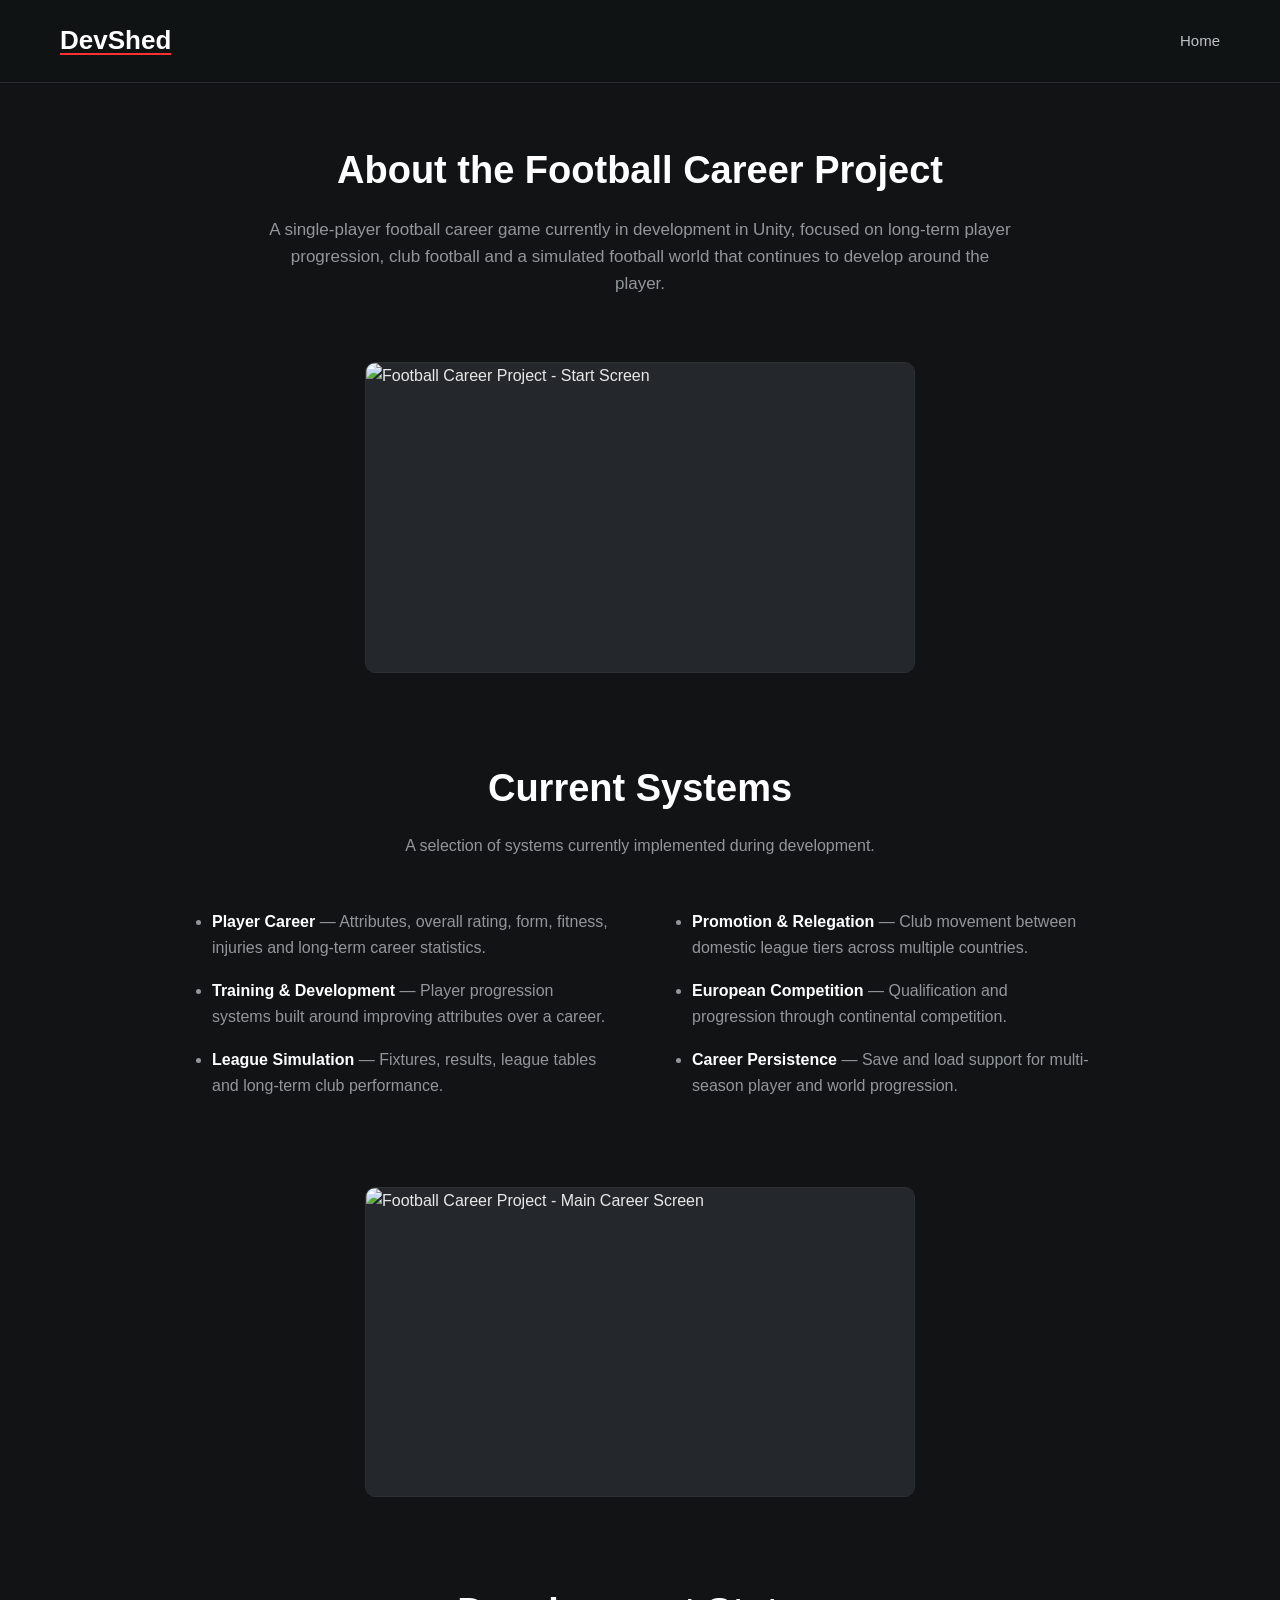
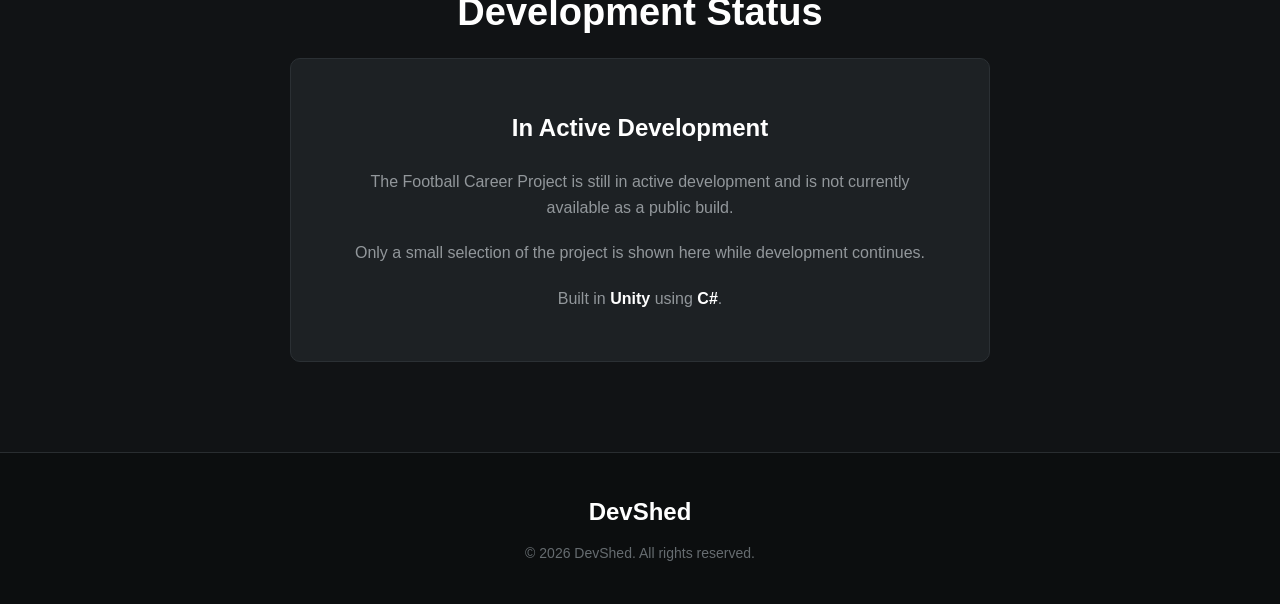
==== footballcareer.html @ cf51a9bf "Add files via upload" ====
<!DOCTYPE html>
<html lang="en">

<head>
    <meta charset="UTF-8">
    <meta name="viewport" content="width=device-width, initial-scale=1.0">

    <title>DevShed | Football Career Project</title>

    <link rel="icon" type="image/jpeg" href="images/DevShed-icon.jpg">
    <link rel="stylesheet" href="style.css">
</head>

<body>

    <!-- Header -->
    <header>
        <a href="index.html" class="logo">DevShed</a>

        <nav>
            <a href="index.html">Home</a>
        </nav>
    </header>


    <!-- Football Career Project -->
    <main>

        <section class="section" style="padding-top: 140px; padding-bottom: 90px;">

            <!-- About -->
            <h2>About the Football Career Project</h2>

            <div class="about-content">
                <p>
                    A single-player football career game currently in development in Unity,
                    focused on long-term player progression, club football and a simulated
                    football world that continues to develop around the player.
                </p>
            </div>


            <!-- Start Screen Screenshot -->
            <div class="asset-grid" style="margin-top: 45px;">
                <div style="background-color: #1d2124; border: 1px solid #2b3034; border-radius: 10px; overflow: hidden;">
                    <div class="asset-image rural-screenshot">
                        <img
                            src="images/FootballCareerStartScreen.jpg"
                            alt="Football Career Project - Start Screen"
                        >
                    </div>
                </div>
            </div>


            <!-- Current Systems -->
            <div style="margin-top: 85px;">
                <h2>Current Systems</h2>

                <p class="section-intro">
                    A selection of systems currently implemented during development.
                </p>

                <div style="max-width: 900px; margin: 0 auto; display: flex; flex-wrap: wrap; gap: 20px 60px;">

                    <ul style="flex: 1 1 360px; color: #92979b; padding-left: 22px;">

                        <li style="margin-bottom: 18px;">
                            <strong style="color: #ffffff;">Player Career</strong> — Attributes,
                            overall rating, form, fitness, injuries and long-term career statistics.
                        </li>

                        <li style="margin-bottom: 18px;">
                            <strong style="color: #ffffff;">Training & Development</strong> — Player
                            progression systems built around improving attributes over a career.
                        </li>

                        <li style="margin-bottom: 18px;">
                            <strong style="color: #ffffff;">League Simulation</strong> — Fixtures,
                            results, league tables and long-term club performance.
                        </li>

                    </ul>

                    <ul style="flex: 1 1 360px; color: #92979b; padding-left: 22px;">

                        <li style="margin-bottom: 18px;">
                            <strong style="color: #ffffff;">Promotion & Relegation</strong> — Club
                            movement between domestic league tiers across multiple countries.
                        </li>

                        <li style="margin-bottom: 18px;">
                            <strong style="color: #ffffff;">European Competition</strong> — Qualification
                            and progression through continental competition.
                        </li>

                        <li style="margin-bottom: 18px;">
                            <strong style="color: #ffffff;">Career Persistence</strong> — Save and load
                            support for multi-season player and world progression.
                        </li>

                    </ul>

                </div>
            </div>


            <!-- Main Career Screen Screenshot -->
            <div class="asset-grid" style="margin-top: 70px;">
                <div style="background-color: #1d2124; border: 1px solid #2b3034; border-radius: 10px; overflow: hidden;">
                    <div class="asset-image rural-screenshot">
                        <img
                            src="images/FootballCareerMainScreen.jpg"
                            alt="Football Career Project - Main Career Screen"
                        >
                    </div>
                </div>
            </div>


            <!-- Development Status -->
            <div style="margin-top: 85px;">
                <h2>Development Status</h2>

                <div class="coming-soon">
                    <h3 style="margin-bottom: 22px;">In Active Development</h3>

                    <p style="margin-bottom: 20px;">
                        The Football Career Project is still in active development and is
                        not currently available as a public build.
                    </p>

                    <p style="margin-bottom: 20px;">
                        Only a small selection of the project is shown here while development continues.
                    </p>

                    <p>
                        Built in <strong style="color: #ffffff;">Unity</strong> using
                        <strong style="color: #ffffff;">C#</strong>.
                    </p>
                </div>
            </div>

        </section>

    </main>


    <!-- Footer -->
    <footer>
        <div class="footer-logo">DevShed</div>

        <p>
            © 2026 DevShed. All rights reserved.
        </p>
    </footer>

</body>
</html>
---- style.css ----
/* ==============================
   DevShed - Main Styles
   ============================== */

* {
    margin: 0;
    padding: 0;
    box-sizing: border-box;
}

html {
    scroll-behavior: smooth;
}

body {
    font-family: Arial, Helvetica, sans-serif;
    background-color: #111315;
    color: #e8e8e8;
    line-height: 1.6;
}


/* ==============================
   Header
   ============================== */

header {
    position: fixed;
    top: 0;
    left: 0;
    width: 100%;

    display: flex;
    justify-content: space-between;
    align-items: center;

    padding: 20px 60px;

    background-color: rgba(17, 19, 21, 0.95);

    border-bottom: 1px solid #292d30;

    z-index: 1000;
}

a.logo {
    font-size: 26px;
    font-weight: bold;
    color: #ffffff;

    text-decoration-line: underline;
    text-decoration-color: #FF3131;
    text-underline-offset: 4px;
}

a.logo:visited {
    color: #ffffff;
}

a.logo:hover {
    color: #ffffff;
    text-decoration-color: #1F51FF;
}

nav {
    display: flex;
    gap: 30px;
}

nav a {
    color: #bfc3c6;
    text-decoration: none;
    font-size: 15px;

    transition: color 0.3s ease;
}

nav a:hover {
    color: #ffffff;
}


/* ==============================
   Hero
   ============================== */

.hero {
    min-height: 55vh;

    display: flex;
    justify-content: center;
    align-items: center;

    text-align: center;

    padding: 100px 20px 80px;

    background:
        radial-gradient(
            circle at center,
            #24292d 0%,
            #111315 60%
        );
}

.hero-content {
    max-width: 800px;
}

.hero-logo {
    display: block;

    width: 650px;
    max-width: 90%;

    height: auto;

    margin: 0 auto 20px;
}

.hero h1 {
    font-size: 72px;
    margin-bottom: 15px;

    color: #ffffff;
}

.hero h2 {
    font-size: 26px;
    font-weight: normal;

    color: #bfc3c6;

    margin-bottom: 25px;
}

.hero p {
    max-width: 600px;
    margin: 0 auto 35px;

    color: #92979b;
    font-size: 17px;
}


/* ==============================
   Buttons
   ============================== */

.hero-buttons,
.links {
    display: flex;
    justify-content: center;
    gap: 15px;
    flex-wrap: wrap;
}

.button {
    display: inline-block;

    padding: 12px 26px;

    background-color: #d6a84f;

    color: #111315;

    text-decoration: none;

    border-radius: 6px;

    font-weight: bold;

    transition:
        background-color 0.3s ease,
        transform 0.3s ease;
}

.button:hover {
    background-color: #e5bd68;

    transform: translateY(-2px);
}

.button-outline {
    background-color: transparent;

    color: #d6a84f;

    border: 1px solid #d6a84f;
}

.button-outline:hover {
    background-color: #d6a84f;

    color: #111315;
}


/* ==============================
   Sections
   ============================== */

.section {
    min-height: 50vh;

    padding: 55px 55px;

    max-width: 1200px;

    margin: 0 auto;

    display: flex;
    flex-direction: column;
    justify-content: center;
}

.section-alt {
    max-width: none;

    background-color: #181b1e;
}

/* ==============================
   Smaller Information Sections
   ============================== */

#about,
#links {
    min-height: 35vh;
}

.section h2 {
    text-align: center;

    font-size: 38px;

    margin-bottom: 15px;

    color: #ffffff;
}

.section-intro {
    text-align: center;

    max-width: 650px;

    margin: 0 auto 50px;

    color: #92979b;
}


/* ==============================
   Asset Cards
   ============================== */

.asset-grid {
    display: grid;

    grid-template-columns: 1fr;

    gap: 30px;

    max-width: 550px;

    width: 100%;

    margin: 0 auto;
}

.asset-card {
    background-color: #1d2124;

    border: 1px solid #2b3034;

    border-radius: 10px;

    overflow: hidden;

    transition:
        transform 0.3s ease,
        border-color 0.3s ease;
}

.asset-card:hover {
    transform: translateY(-5px);

    border-color: #d6a84f;
}

.asset-image {
    height: 300px;

    background-color: #24282c;

    display: flex;
    align-items: center;
    justify-content: center;
}


/* ==============================
   Asset Images
   ============================== */

.asset-image img {
    width: 100%;
    height: 100%;
    object-fit: contain;
    display: block;
}

.image-placeholder {
    color: #666c70;

    font-size: 16px;
}

.asset-content {
    padding: 30px;
}

.asset-content h3 {
    font-size: 24px;

    margin-bottom: 12px;

    color: #ffffff;
}

.asset-content p {
    color: #92979b;

    margin-bottom: 20px;
}

.card-link {
    color: #d6a84f;

    text-decoration: none;

    font-weight: bold;
}

.card-link:hover {
    color: #e5bd68;
}


/* ==============================
   Free Assets
   ============================== */

.coming-soon {
    max-width: 700px;

    margin: 0 auto;

    padding: 50px;

    text-align: center;

    background-color: #1d2124;

    border: 1px solid #2b3034;

    border-radius: 10px;
}

.coming-soon h3 {
    font-size: 24px;

    margin-bottom: 10px;

    color: #ffffff;
}

.coming-soon p {
    color: #92979b;
}


/* ==============================
   About
   ============================== */

.about-content {
    max-width: 750px;

    margin: 0 auto;

    text-align: center;
}

.about-content p {
    margin-bottom: 20px;

    color: #92979b;

    font-size: 17px;
}


/* ==============================
   RuralProject Screenshots
   ============================== */

.rural-screenshot {
    width: 100%;
    height: auto;
    aspect-ratio: 16 / 9;
    overflow: hidden;
    background-color: #24282c;
}

.rural-screenshot img {
    width: 100%;
    height: 100%;
    object-fit: cover;
    display: block;
}


/* ==============================
   Footer
   ============================== */

footer {
    padding: 40px 20px;

    text-align: center;

    background-color: #0c0e0f;

    border-top: 1px solid #292d30;
}

.footer-logo {
    font-size: 24px;

    font-weight: bold;

    color: #ffffff;

    margin-bottom: 10px;
}

footer p {
    color: #666c70;

    font-size: 14px;
}


/* ==============================
   Mobile
   ============================== */

@media (max-width: 768px) {

    header {
        padding: 15px 20px;

        flex-direction: column;

        gap: 15px;
    }

    .logo {
        margin-top: 15px;
    }

    .hero {
        padding-top: 140px;
    }

    nav {
        gap: 15px;

        flex-wrap: wrap;

        justify-content: center;
    }

    .hero-logo {
        width: 100%;
        max-width: 520px;
    }

    .hero h1 {
        font-size: 52px;
    }

    .hero h2 {
        font-size: 21px;
    }

    .section {
        min-height: auto;

        padding: 80px 20px;
    }

    #about,
    #links {
        min-height: auto;
    }

    .asset-grid {
        grid-template-columns: 1fr;

        max-width: 550px;
    }
}
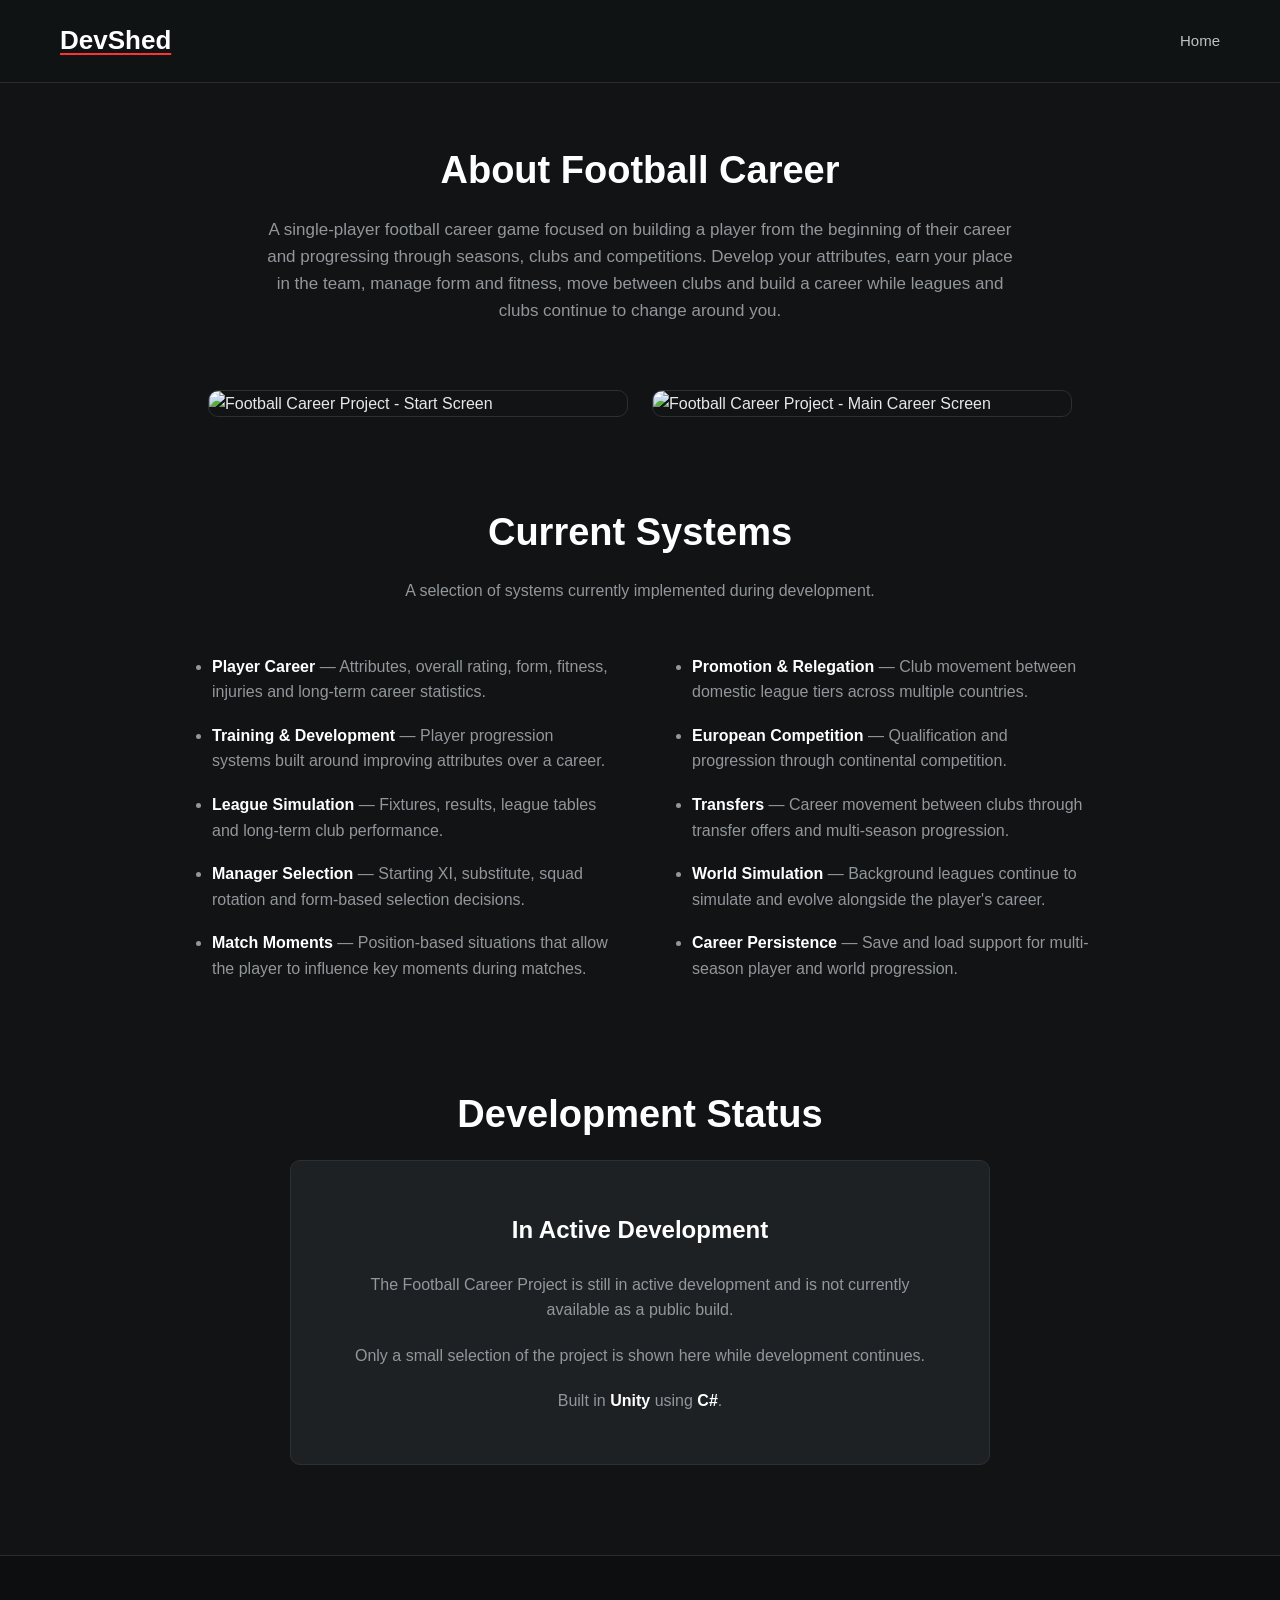
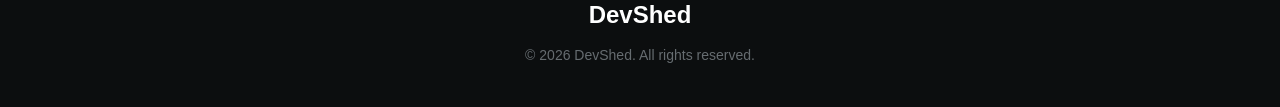
==== commit 4bbc1031: "Add files via upload" ====
--- a/footballcareer.html
+++ b/footballcareer.html
@@ -29,94 +29,129 @@
         <section class="section" style="padding-top: 140px; padding-bottom: 90px;">
 
             <!-- About -->
-            <h2>About the Football Career Project</h2>
+            <h2>About Football Career</h2>
 
             <div class="about-content">
                 <p>
-                    A single-player football career game currently in development in Unity,
-                    focused on long-term player progression, club football and a simulated
-                    football world that continues to develop around the player.
+                    A single-player football career game focused on building a player from the beginning of their career and progressing through seasons, clubs and competitions.
+
+					Develop your attributes, earn your place in the team, manage form and fitness, move between clubs and build a career while leagues and clubs continue to change around you.
                 </p>
             </div>
 
+            <!-- Screenshots -->
+            <div style="
+                max-width: 900px;
+                width: 100%;
+                margin: 45px auto 0;
+                display: flex;
+                flex-wrap: wrap;
+                gap: 24px;
+                justify-content: center;
+                align-items: flex-start;
+            ">
 
-            <!-- Start Screen Screenshot -->
-            <div class="asset-grid" style="margin-top: 45px;">
-                <div style="background-color: #1d2124; border: 1px solid #2b3034; border-radius: 10px; overflow: hidden;">
-                    <div class="asset-image rural-screenshot">
-                        <img
-                            src="images/FootballCareerStartScreen.jpg"
-                            alt="Football Career Project - Start Screen"
-                        >
-                    </div>
+                <div style="
+                    flex: 1 1 320px;
+                    max-width: 420px;
+                    border: 1px solid #2b3034;
+                    border-radius: 10px;
+                    overflow: hidden;
+                ">
+                    <img
+                        src="images/FootballCareerStartScreen.jpg"
+                        alt="Football Career Project - Start Screen"
+                        style="width: 100%; height: auto; display: block;"
+                    >
                 </div>
+
+                <div style="
+                    flex: 1 1 320px;
+                    max-width: 420px;
+                    border: 1px solid #2b3034;
+                    border-radius: 10px;
+                    overflow: hidden;
+                ">
+                    <img
+                        src="images/FootballCareerMainScreen.jpg"
+                        alt="Football Career Project - Main Career Screen"
+                        style="width: 100%; height: auto; display: block;"
+                    >
+                </div>
+
             </div>
 
 
             <!-- Current Systems -->
-            <div style="margin-top: 85px;">
-                <h2>Current Systems</h2>
+			<div style="margin-top: 85px;">
+				<h2>Current Systems</h2>
 
-                <p class="section-intro">
-                    A selection of systems currently implemented during development.
-                </p>
+				<p class="section-intro">
+					A selection of systems currently implemented during development.
+				</p>
 
-                <div style="max-width: 900px; margin: 0 auto; display: flex; flex-wrap: wrap; gap: 20px 60px;">
+				<div style="max-width: 900px; margin: 0 auto; display: flex; flex-wrap: wrap; gap: 20px 60px;">
 
-                    <ul style="flex: 1 1 360px; color: #92979b; padding-left: 22px;">
+					<ul style="flex: 1 1 360px; color: #92979b; padding-left: 22px;">
 
-                        <li style="margin-bottom: 18px;">
-                            <strong style="color: #ffffff;">Player Career</strong> — Attributes,
-                            overall rating, form, fitness, injuries and long-term career statistics.
-                        </li>
+						<li style="margin-bottom: 18px;">
+							<strong style="color: #ffffff;">Player Career</strong> — Attributes,
+							overall rating, form, fitness, injuries and long-term career statistics.
+						</li>
 
-                        <li style="margin-bottom: 18px;">
-                            <strong style="color: #ffffff;">Training & Development</strong> — Player
-                            progression systems built around improving attributes over a career.
-                        </li>
+						<li style="margin-bottom: 18px;">
+							<strong style="color: #ffffff;">Training & Development</strong> — Player
+							progression systems built around improving attributes over a career.
+						</li>
 
-                        <li style="margin-bottom: 18px;">
-                            <strong style="color: #ffffff;">League Simulation</strong> — Fixtures,
-                            results, league tables and long-term club performance.
-                        </li>
+						<li style="margin-bottom: 18px;">
+							<strong style="color: #ffffff;">League Simulation</strong> — Fixtures,
+							results, league tables and long-term club performance.
+						</li>
 
-                    </ul>
+						<li style="margin-bottom: 18px;">
+							<strong style="color: #ffffff;">Manager Selection</strong> — Starting XI,
+							substitute, squad rotation and form-based selection decisions.
+						</li>
 
-                    <ul style="flex: 1 1 360px; color: #92979b; padding-left: 22px;">
+						<li style="margin-bottom: 18px;">
+							<strong style="color: #ffffff;">Match Moments</strong> — Position-based
+							situations that allow the player to influence key moments during matches.
+						</li>
 
-                        <li style="margin-bottom: 18px;">
-                            <strong style="color: #ffffff;">Promotion & Relegation</strong> — Club
-                            movement between domestic league tiers across multiple countries.
-                        </li>
+					</ul>
 
-                        <li style="margin-bottom: 18px;">
-                            <strong style="color: #ffffff;">European Competition</strong> — Qualification
-                            and progression through continental competition.
-                        </li>
+					<ul style="flex: 1 1 360px; color: #92979b; padding-left: 22px;">
 
-                        <li style="margin-bottom: 18px;">
-                            <strong style="color: #ffffff;">Career Persistence</strong> — Save and load
-                            support for multi-season player and world progression.
-                        </li>
+						<li style="margin-bottom: 18px;">
+							<strong style="color: #ffffff;">Promotion & Relegation</strong> — Club
+							movement between domestic league tiers across multiple countries.
+						</li>
 
-                    </ul>
+						<li style="margin-bottom: 18px;">
+							<strong style="color: #ffffff;">European Competition</strong> — Qualification
+							and progression through continental competition.
+						</li>
 
-                </div>
-            </div>
+						<li style="margin-bottom: 18px;">
+							<strong style="color: #ffffff;">Transfers</strong> — Career movement between
+							clubs through transfer offers and multi-season progression.
+						</li>
 
+						<li style="margin-bottom: 18px;">
+							<strong style="color: #ffffff;">World Simulation</strong> — Background leagues
+							continue to simulate and evolve alongside the player's career.
+						</li>
 
-            <!-- Main Career Screen Screenshot -->
-            <div class="asset-grid" style="margin-top: 70px;">
-                <div style="background-color: #1d2124; border: 1px solid #2b3034; border-radius: 10px; overflow: hidden;">
-                    <div class="asset-image rural-screenshot">
-                        <img
-                            src="images/FootballCareerMainScreen.jpg"
-                            alt="Football Career Project - Main Career Screen"
-                        >
-                    </div>
-                </div>
-            </div>
+						<li style="margin-bottom: 18px;">
+							<strong style="color: #ffffff;">Career Persistence</strong> — Save and load
+							support for multi-season player and world progression.
+						</li>
 
+					</ul>
+
+				</div>
+			</div>
 
             <!-- Development Status -->
             <div style="margin-top: 85px;">
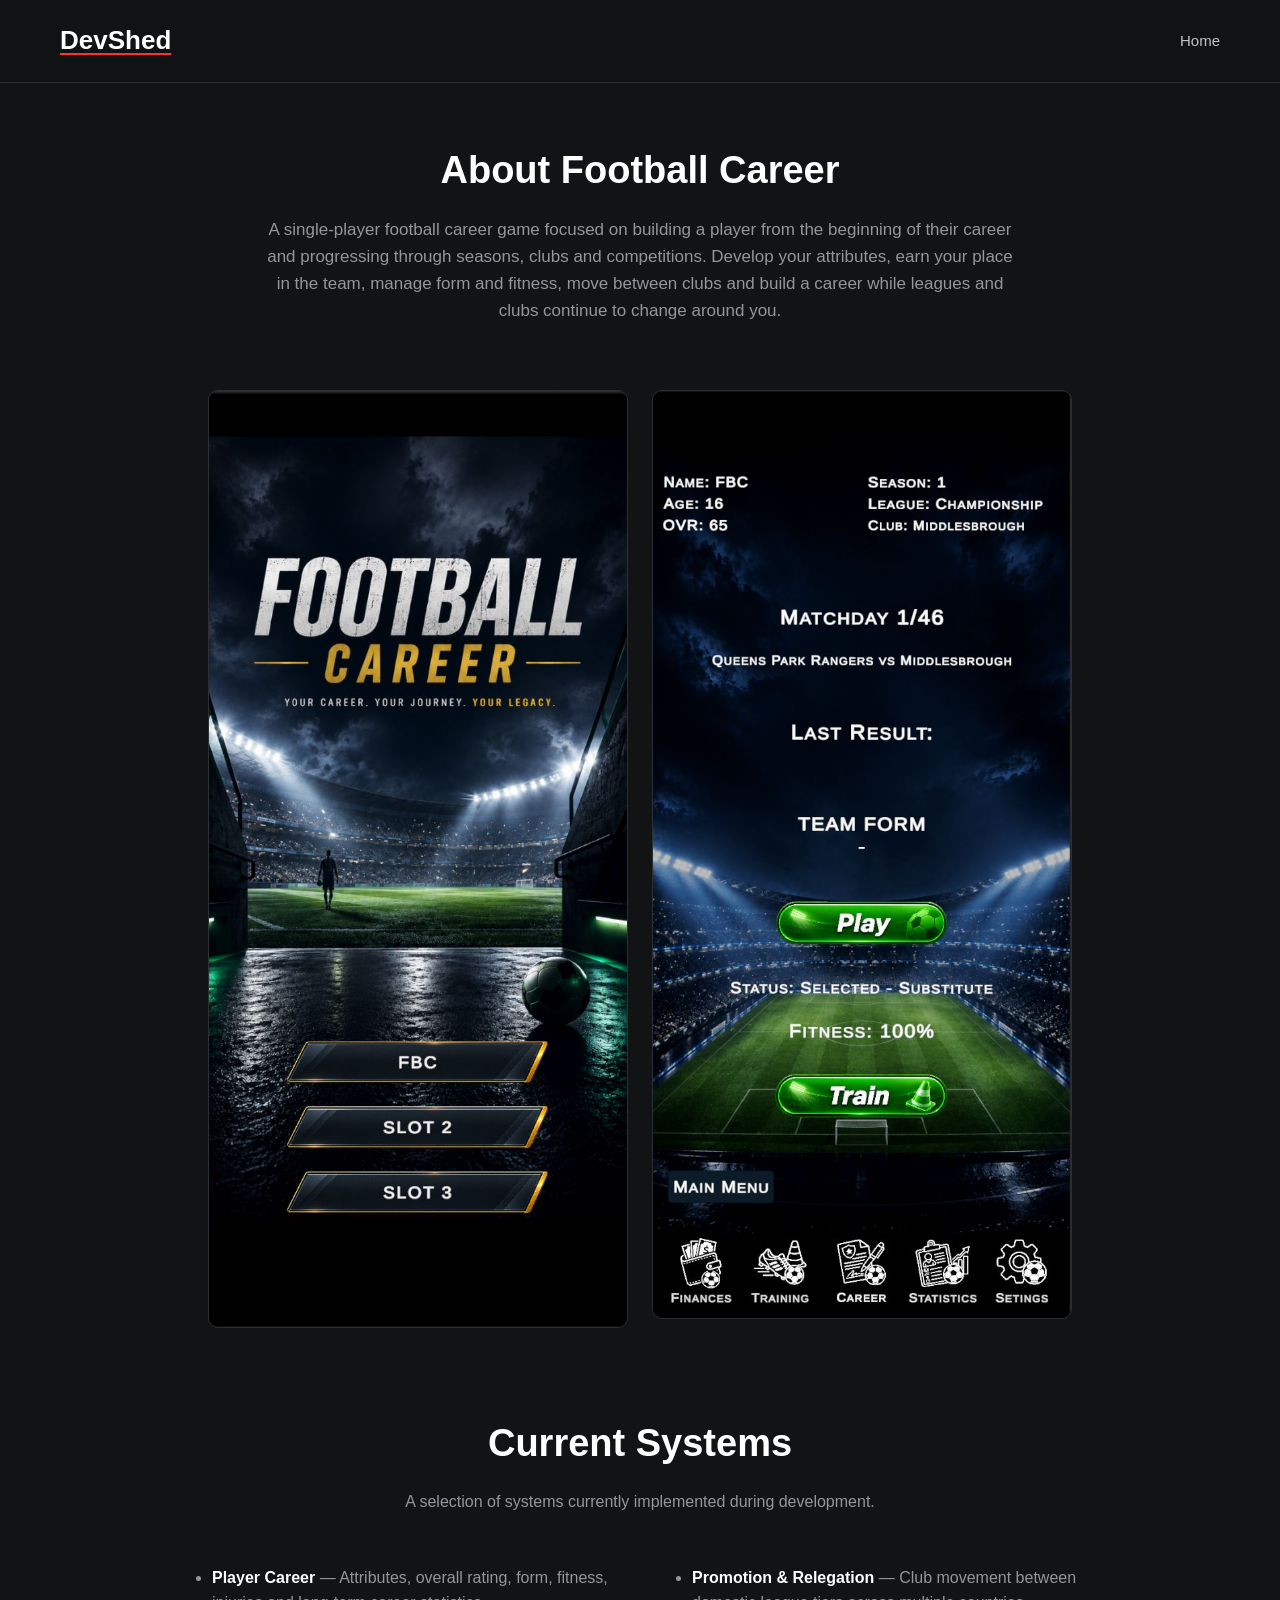
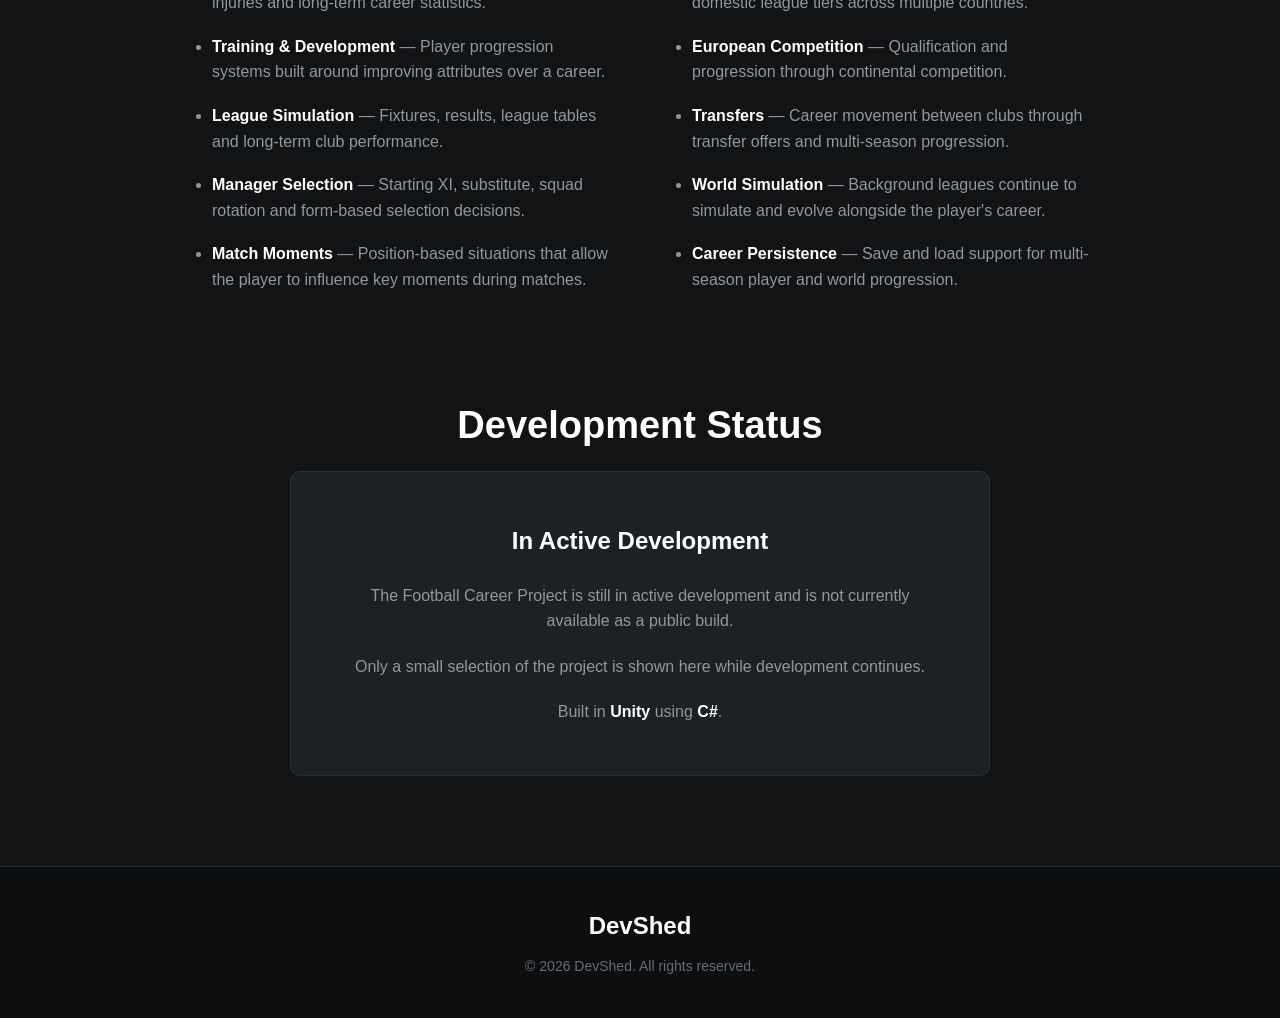
==== commit 7f57847b: "Update footballcareer.html" ====
--- a/footballcareer.html
+++ b/footballcareer.html
@@ -5,7 +5,7 @@
     <meta charset="UTF-8">
     <meta name="viewport" content="width=device-width, initial-scale=1.0">
 
-    <title>DevShed | Football Career Project</title>
+    <title>DevShed | Football Career</title>
 
     <link rel="icon" type="image/jpeg" href="images/DevShed-icon.jpg">
     <link rel="stylesheet" href="style.css">
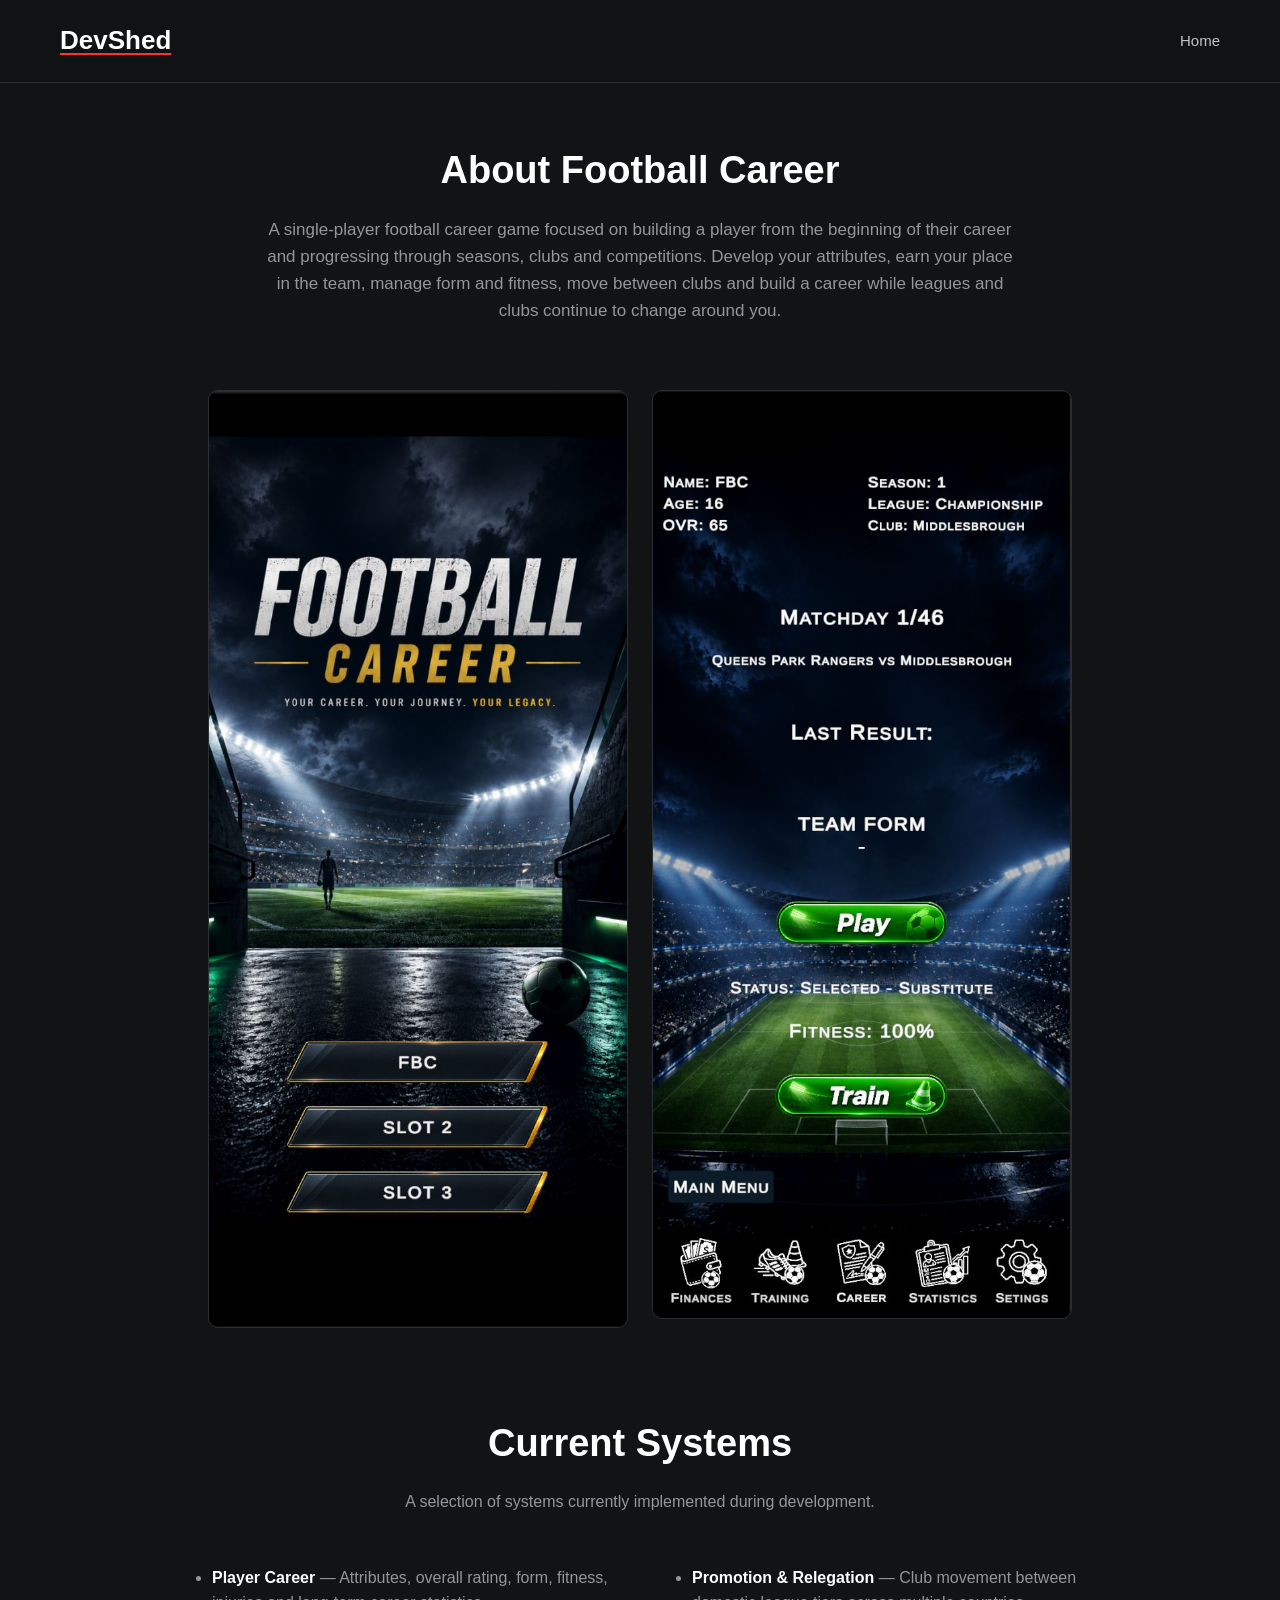
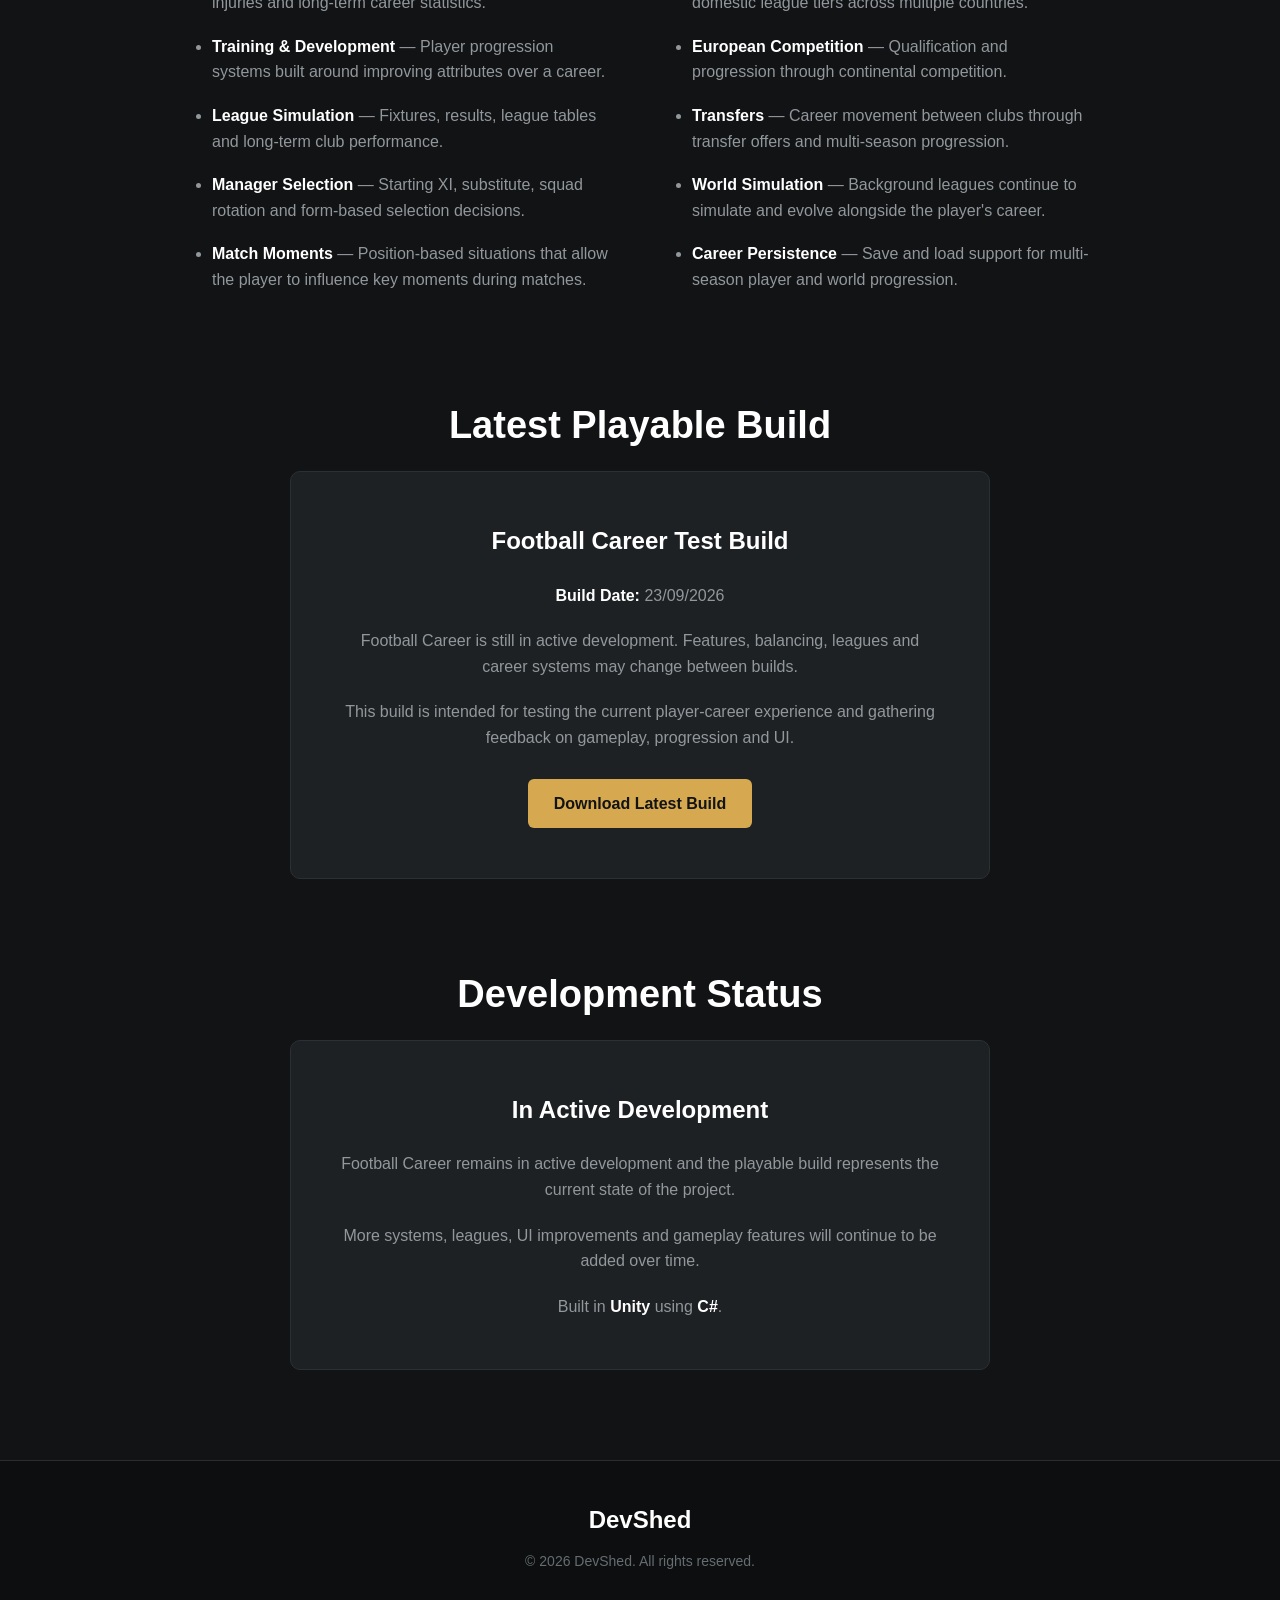
==== commit be4bd332: "Update footballcareer.html" ====
--- a/footballcareer.html
+++ b/footballcareer.html
@@ -7,7 +7,7 @@
 
     <title>DevShed | Football Career</title>
 
-    <link rel="icon" type="image/jpeg" href="images/DevShed-icon.jpg">
+    <link rel="icon" type="image/jpeg" href="/images/faviconFBC.ico">
     <link rel="stylesheet" href="style.css">
 </head>
 
@@ -35,7 +35,7 @@
                 <p>
                     A single-player football career game focused on building a player from the beginning of their career and progressing through seasons, clubs and competitions.
 
-					Develop your attributes, earn your place in the team, manage form and fitness, move between clubs and build a career while leagues and clubs continue to change around you.
+                    Develop your attributes, earn your place in the team, manage form and fitness, move between clubs and build a career while leagues and clubs continue to change around you.
                 </p>
             </div>
 
@@ -83,75 +83,103 @@
 
 
             <!-- Current Systems -->
-			<div style="margin-top: 85px;">
-				<h2>Current Systems</h2>
-
-				<p class="section-intro">
-					A selection of systems currently implemented during development.
-				</p>
-
-				<div style="max-width: 900px; margin: 0 auto; display: flex; flex-wrap: wrap; gap: 20px 60px;">
-
-					<ul style="flex: 1 1 360px; color: #92979b; padding-left: 22px;">
-
-						<li style="margin-bottom: 18px;">
-							<strong style="color: #ffffff;">Player Career</strong> — Attributes,
-							overall rating, form, fitness, injuries and long-term career statistics.
-						</li>
-
-						<li style="margin-bottom: 18px;">
-							<strong style="color: #ffffff;">Training & Development</strong> — Player
-							progression systems built around improving attributes over a career.
-						</li>
-
-						<li style="margin-bottom: 18px;">
-							<strong style="color: #ffffff;">League Simulation</strong> — Fixtures,
-							results, league tables and long-term club performance.
-						</li>
-
-						<li style="margin-bottom: 18px;">
-							<strong style="color: #ffffff;">Manager Selection</strong> — Starting XI,
-							substitute, squad rotation and form-based selection decisions.
-						</li>
-
-						<li style="margin-bottom: 18px;">
-							<strong style="color: #ffffff;">Match Moments</strong> — Position-based
-							situations that allow the player to influence key moments during matches.
-						</li>
-
-					</ul>
-
-					<ul style="flex: 1 1 360px; color: #92979b; padding-left: 22px;">
-
-						<li style="margin-bottom: 18px;">
-							<strong style="color: #ffffff;">Promotion & Relegation</strong> — Club
-							movement between domestic league tiers across multiple countries.
-						</li>
-
-						<li style="margin-bottom: 18px;">
-							<strong style="color: #ffffff;">European Competition</strong> — Qualification
-							and progression through continental competition.
-						</li>
-
-						<li style="margin-bottom: 18px;">
-							<strong style="color: #ffffff;">Transfers</strong> — Career movement between
-							clubs through transfer offers and multi-season progression.
-						</li>
-
-						<li style="margin-bottom: 18px;">
-							<strong style="color: #ffffff;">World Simulation</strong> — Background leagues
-							continue to simulate and evolve alongside the player's career.
-						</li>
-
-						<li style="margin-bottom: 18px;">
-							<strong style="color: #ffffff;">Career Persistence</strong> — Save and load
-							support for multi-season player and world progression.
-						</li>
-
-					</ul>
-
-				</div>
-			</div>
+            <div style="margin-top: 85px;">
+                <h2>Current Systems</h2>
+
+                <p class="section-intro">
+                    A selection of systems currently implemented during development.
+                </p>
+
+                <div style="max-width: 900px; margin: 0 auto; display: flex; flex-wrap: wrap; gap: 20px 60px;">
+
+                    <ul style="flex: 1 1 360px; color: #92979b; padding-left: 22px;">
+
+                        <li style="margin-bottom: 18px;">
+                            <strong style="color: #ffffff;">Player Career</strong> — Attributes,
+                            overall rating, form, fitness, injuries and long-term career statistics.
+                        </li>
+
+                        <li style="margin-bottom: 18px;">
+                            <strong style="color: #ffffff;">Training & Development</strong> — Player
+                            progression systems built around improving attributes over a career.
+                        </li>
+
+                        <li style="margin-bottom: 18px;">
+                            <strong style="color: #ffffff;">League Simulation</strong> — Fixtures,
+                            results, league tables and long-term club performance.
+                        </li>
+
+                        <li style="margin-bottom: 18px;">
+                            <strong style="color: #ffffff;">Manager Selection</strong> — Starting XI,
+                            substitute, squad rotation and form-based selection decisions.
+                        </li>
+
+                        <li style="margin-bottom: 18px;">
+                            <strong style="color: #ffffff;">Match Moments</strong> — Position-based
+                            situations that allow the player to influence key moments during matches.
+                        </li>
+
+                    </ul>
+
+                    <ul style="flex: 1 1 360px; color: #92979b; padding-left: 22px;">
+
+                        <li style="margin-bottom: 18px;">
+                            <strong style="color: #ffffff;">Promotion & Relegation</strong> — Club
+                            movement between domestic league tiers across multiple countries.
+                        </li>
+
+                        <li style="margin-bottom: 18px;">
+                            <strong style="color: #ffffff;">European Competition</strong> — Qualification
+                            and progression through continental competition.
+                        </li>
+
+                        <li style="margin-bottom: 18px;">
+                            <strong style="color: #ffffff;">Transfers</strong> — Career movement between
+                            clubs through transfer offers and multi-season progression.
+                        </li>
+
+                        <li style="margin-bottom: 18px;">
+                            <strong style="color: #ffffff;">World Simulation</strong> — Background leagues
+                            continue to simulate and evolve alongside the player's career.
+                        </li>
+
+                        <li style="margin-bottom: 18px;">
+                            <strong style="color: #ffffff;">Career Persistence</strong> — Save and load
+                            support for multi-season player and world progression.
+                        </li>
+
+                    </ul>
+
+                </div>
+            </div>
+
+            <!-- Latest Playable Build -->
+            <div style="margin-top: 85px;">
+                <h2>Latest Playable Build</h2>
+
+                <div class="coming-soon">
+                    <h3 style="margin-bottom: 22px;">Football Career Test Build</h3>
+
+                    <p style="margin-bottom: 20px;">
+                        <strong style="color: #ffffff;">Build Date:</strong>
+                        23/09/2026
+                    </p>
+
+                    <p style="margin-bottom: 20px;">
+                        Football Career is still in active development.
+                        Features, balancing, leagues and career systems may change between builds.
+                    </p>
+
+                    <p style="margin-bottom: 28px;">
+                        This build is intended for testing the current player-career experience
+                        and gathering feedback on gameplay, progression and UI.
+                    </p>
+
+                    <a href="#" class="button">
+                        Download Latest Build
+                    </a>
+                </div>
+            </div>
 
             <!-- Development Status -->
             <div style="margin-top: 85px;">
@@ -161,12 +189,13 @@
                     <h3 style="margin-bottom: 22px;">In Active Development</h3>
 
                     <p style="margin-bottom: 20px;">
-                        The Football Career Project is still in active development and is
-                        not currently available as a public build.
-                    </p>
-
-                    <p style="margin-bottom: 20px;">
-                        Only a small selection of the project is shown here while development continues.
+                        Football Career remains in active development and the playable build
+                        represents the current state of the project.
+                    </p>
+
+                    <p style="margin-bottom: 20px;">
+                        More systems, leagues, UI improvements and gameplay features
+                        will continue to be added over time.
                     </p>
 
                     <p>
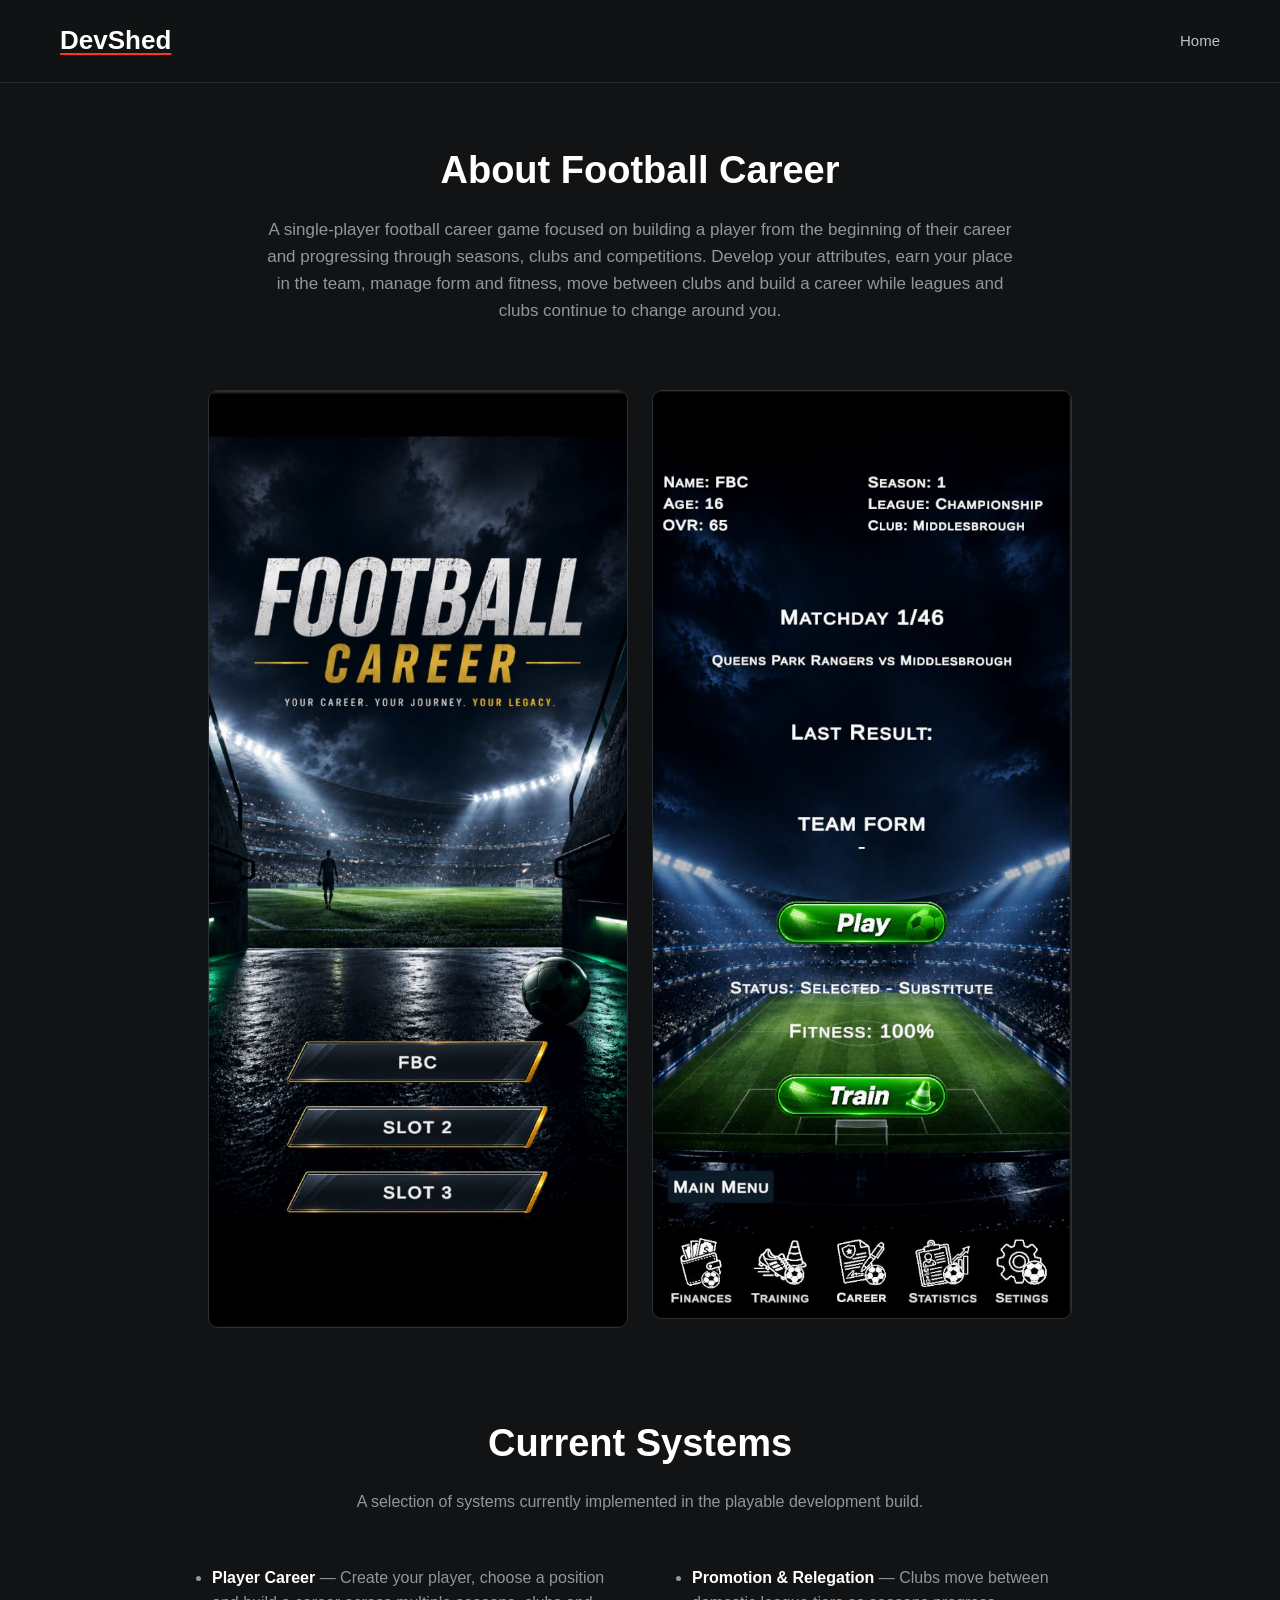
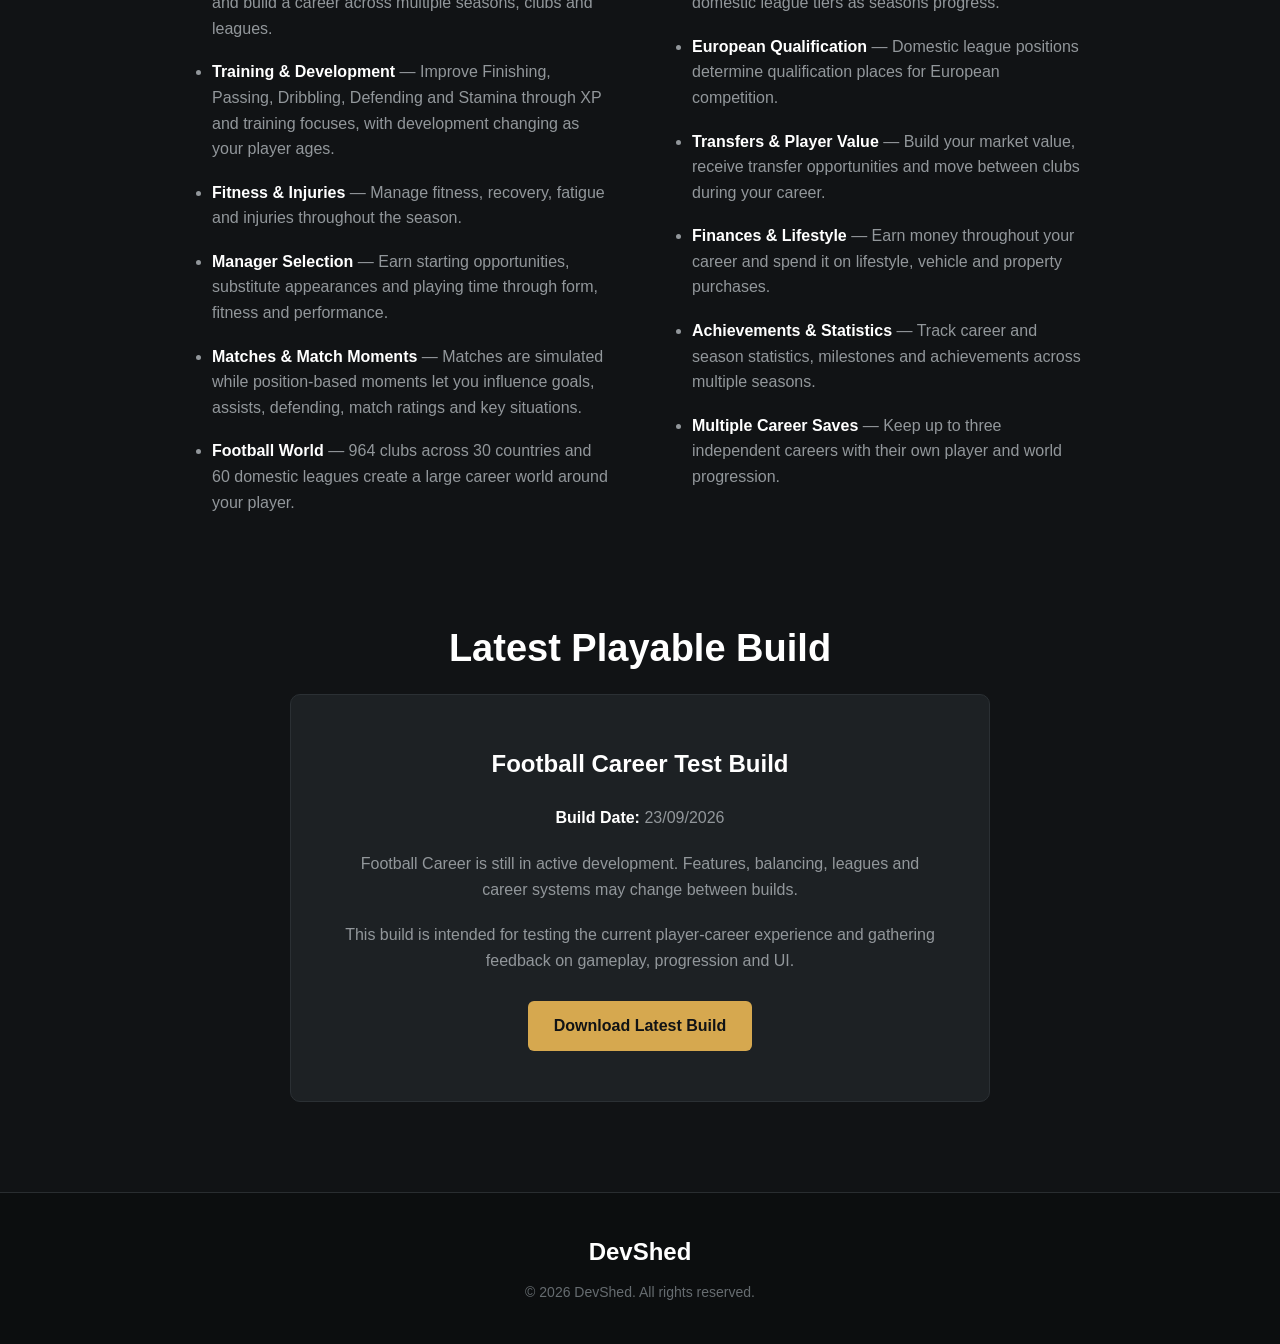
==== commit 7e62dd9b: "Update footballcareer.html" ====
--- a/footballcareer.html
+++ b/footballcareer.html
@@ -87,7 +87,7 @@
                 <h2>Current Systems</h2>
 
                 <p class="section-intro">
-                    A selection of systems currently implemented during development.
+                    A selection of systems currently implemented in the playable development build.
                 </p>
 
                 <div style="max-width: 900px; margin: 0 auto; display: flex; flex-wrap: wrap; gap: 20px 60px;">
@@ -95,28 +95,35 @@
                     <ul style="flex: 1 1 360px; color: #92979b; padding-left: 22px;">
 
                         <li style="margin-bottom: 18px;">
-                            <strong style="color: #ffffff;">Player Career</strong> — Attributes,
-                            overall rating, form, fitness, injuries and long-term career statistics.
-                        </li>
-
-                        <li style="margin-bottom: 18px;">
-                            <strong style="color: #ffffff;">Training & Development</strong> — Player
-                            progression systems built around improving attributes over a career.
-                        </li>
-
-                        <li style="margin-bottom: 18px;">
-                            <strong style="color: #ffffff;">League Simulation</strong> — Fixtures,
-                            results, league tables and long-term club performance.
-                        </li>
-
-                        <li style="margin-bottom: 18px;">
-                            <strong style="color: #ffffff;">Manager Selection</strong> — Starting XI,
-                            substitute, squad rotation and form-based selection decisions.
-                        </li>
-
-                        <li style="margin-bottom: 18px;">
-                            <strong style="color: #ffffff;">Match Moments</strong> — Position-based
-                            situations that allow the player to influence key moments during matches.
+                            <strong style="color: #ffffff;">Player Career</strong> — Create your player,
+                            choose a position and build a career across multiple seasons, clubs and leagues.
+                        </li>
+
+                        <li style="margin-bottom: 18px;">
+                            <strong style="color: #ffffff;">Training & Development</strong> — Improve
+                            Finishing, Passing, Dribbling, Defending and Stamina through XP and training focuses,
+                            with development changing as your player ages.
+                        </li>
+
+                        <li style="margin-bottom: 18px;">
+                            <strong style="color: #ffffff;">Fitness & Injuries</strong> — Manage fitness,
+                            recovery, fatigue and injuries throughout the season.
+                        </li>
+
+                        <li style="margin-bottom: 18px;">
+                            <strong style="color: #ffffff;">Manager Selection</strong> — Earn starting
+                            opportunities, substitute appearances and playing time through form, fitness and performance.
+                        </li>
+
+                        <li style="margin-bottom: 18px;">
+                            <strong style="color: #ffffff;">Matches & Match Moments</strong> — Matches are
+                            simulated while position-based moments let you influence goals, assists, defending,
+                            match ratings and key situations.
+                        </li>
+
+                        <li style="margin-bottom: 18px;">
+                            <strong style="color: #ffffff;">Football World</strong> — 964 clubs across
+                            30 countries and 60 domestic leagues create a large career world around your player.
                         </li>
 
                     </ul>
@@ -124,28 +131,33 @@
                     <ul style="flex: 1 1 360px; color: #92979b; padding-left: 22px;">
 
                         <li style="margin-bottom: 18px;">
-                            <strong style="color: #ffffff;">Promotion & Relegation</strong> — Club
-                            movement between domestic league tiers across multiple countries.
-                        </li>
-
-                        <li style="margin-bottom: 18px;">
-                            <strong style="color: #ffffff;">European Competition</strong> — Qualification
-                            and progression through continental competition.
-                        </li>
-
-                        <li style="margin-bottom: 18px;">
-                            <strong style="color: #ffffff;">Transfers</strong> — Career movement between
-                            clubs through transfer offers and multi-season progression.
-                        </li>
-
-                        <li style="margin-bottom: 18px;">
-                            <strong style="color: #ffffff;">World Simulation</strong> — Background leagues
-                            continue to simulate and evolve alongside the player's career.
-                        </li>
-
-                        <li style="margin-bottom: 18px;">
-                            <strong style="color: #ffffff;">Career Persistence</strong> — Save and load
-                            support for multi-season player and world progression.
+                            <strong style="color: #ffffff;">Promotion & Relegation</strong> — Clubs move
+                            between domestic league tiers as seasons progress.
+                        </li>
+
+                        <li style="margin-bottom: 18px;">
+                            <strong style="color: #ffffff;">European Qualification</strong> — Domestic
+                            league positions determine qualification places for European competition.
+                        </li>
+
+                        <li style="margin-bottom: 18px;">
+                            <strong style="color: #ffffff;">Transfers & Player Value</strong> — Build your
+                            market value, receive transfer opportunities and move between clubs during your career.
+                        </li>
+
+                        <li style="margin-bottom: 18px;">
+                            <strong style="color: #ffffff;">Finances & Lifestyle</strong> — Earn money
+                            throughout your career and spend it on lifestyle, vehicle and property purchases.
+                        </li>
+
+                        <li style="margin-bottom: 18px;">
+                            <strong style="color: #ffffff;">Achievements & Statistics</strong> — Track
+                            career and season statistics, milestones and achievements across multiple seasons.
+                        </li>
+
+                        <li style="margin-bottom: 18px;">
+                            <strong style="color: #ffffff;">Multiple Career Saves</strong> — Keep up to
+                            three independent careers with their own player and world progression.
                         </li>
 
                     </ul>
@@ -181,30 +193,6 @@
                 </div>
             </div>
 
-            <!-- Development Status -->
-            <div style="margin-top: 85px;">
-                <h2>Development Status</h2>
-
-                <div class="coming-soon">
-                    <h3 style="margin-bottom: 22px;">In Active Development</h3>
-
-                    <p style="margin-bottom: 20px;">
-                        Football Career remains in active development and the playable build
-                        represents the current state of the project.
-                    </p>
-
-                    <p style="margin-bottom: 20px;">
-                        More systems, leagues, UI improvements and gameplay features
-                        will continue to be added over time.
-                    </p>
-
-                    <p>
-                        Built in <strong style="color: #ffffff;">Unity</strong> using
-                        <strong style="color: #ffffff;">C#</strong>.
-                    </p>
-                </div>
-            </div>
-
         </section>
 
     </main>
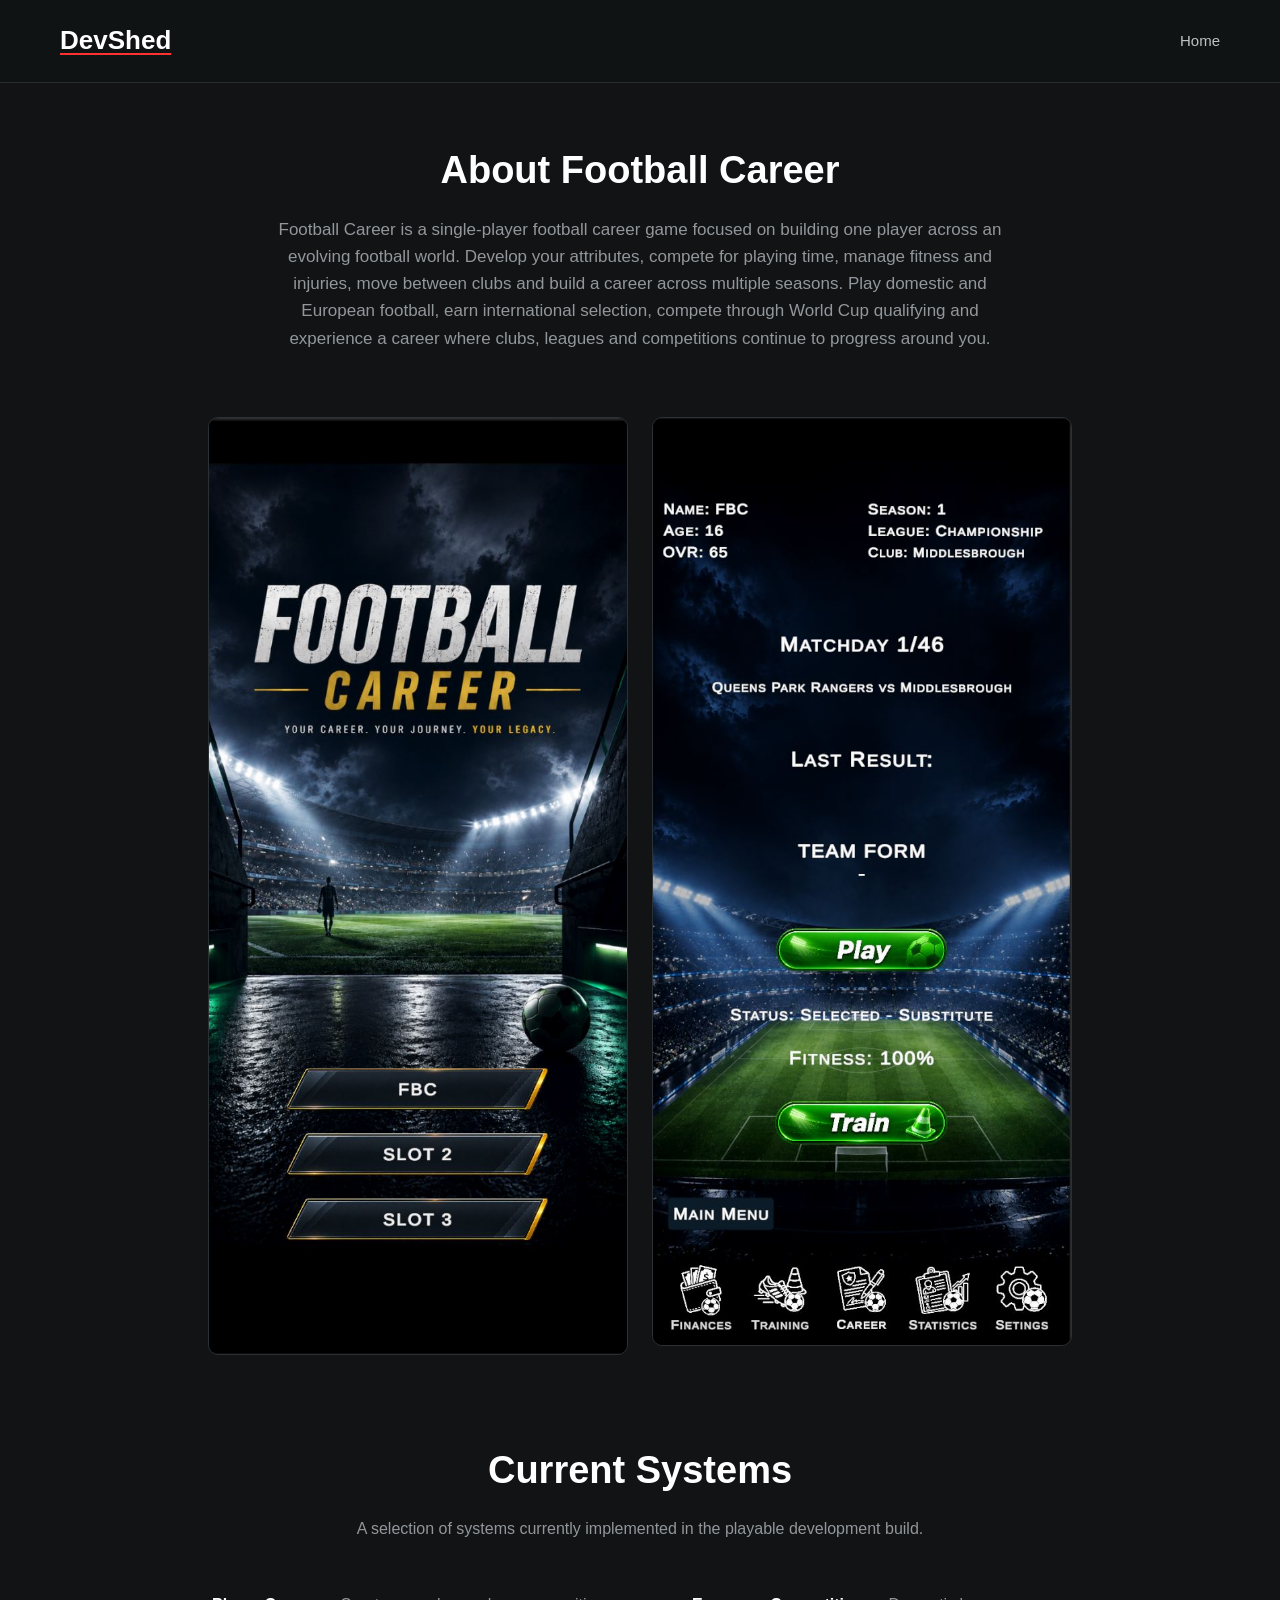
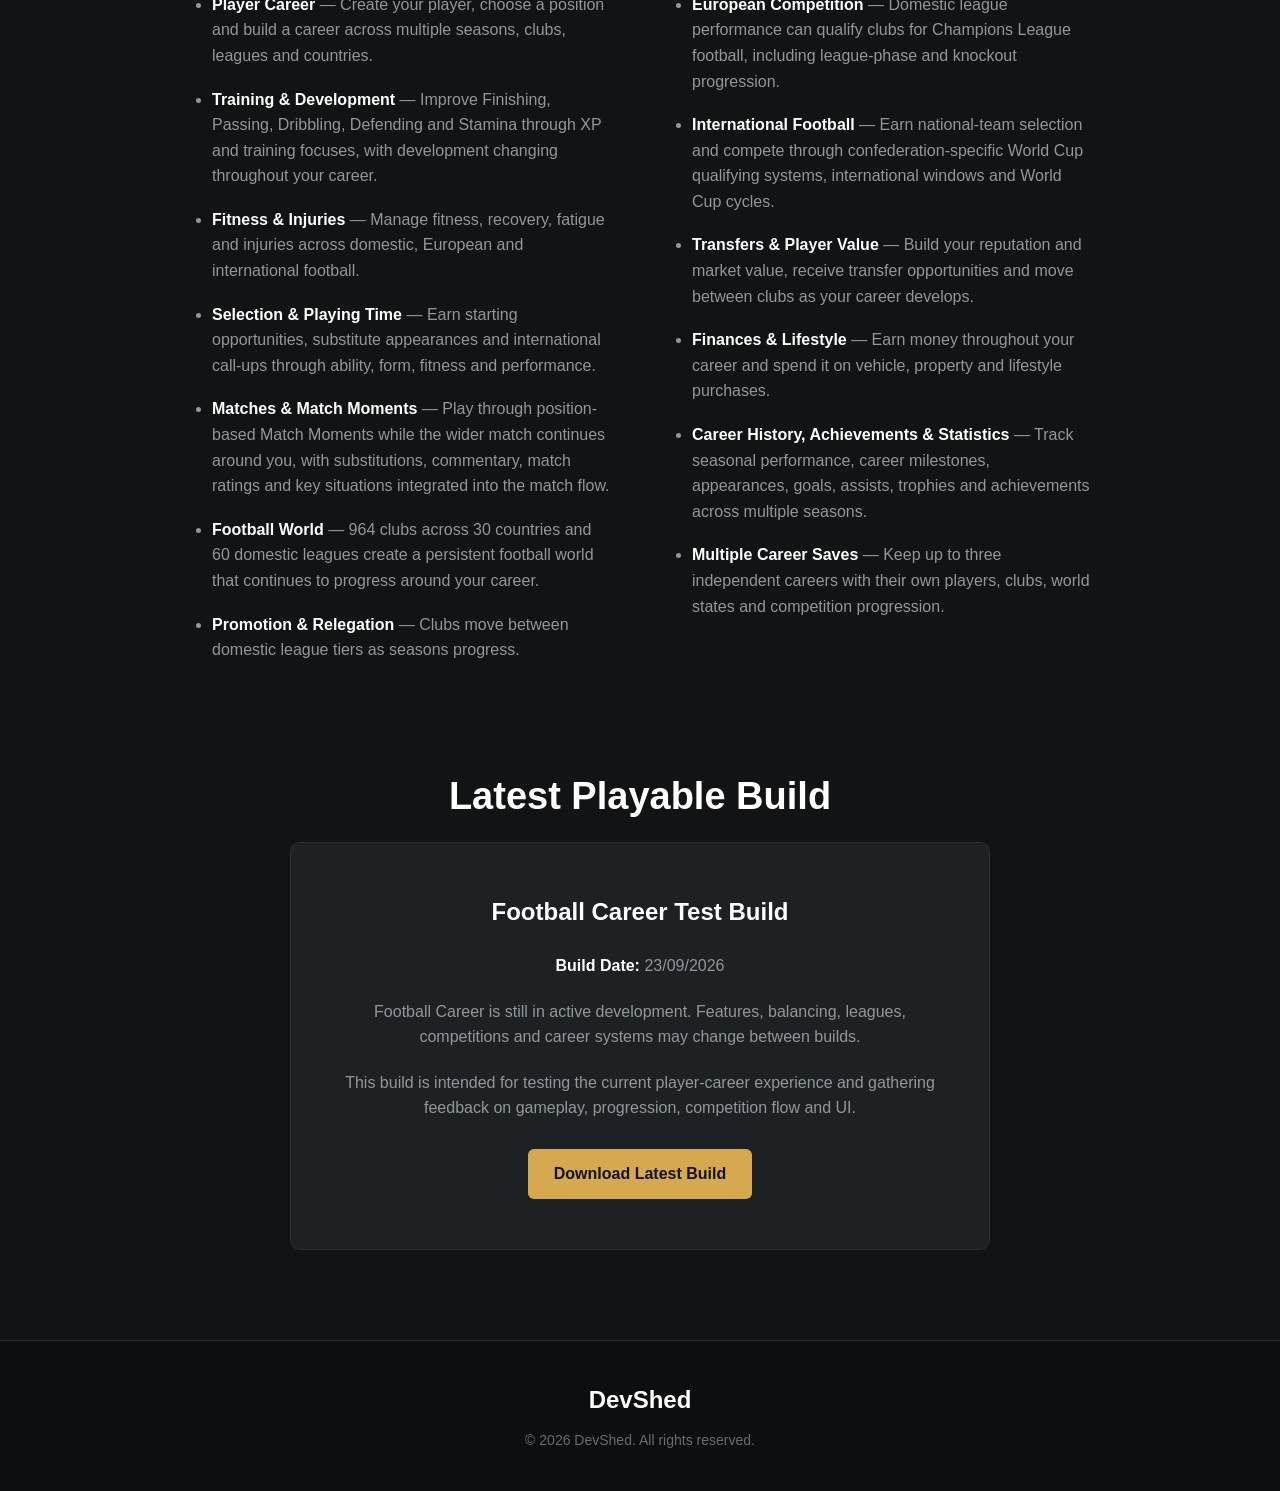
==== commit 66efd3c6: "Update footballcareer.html" ====
--- a/footballcareer.html
+++ b/footballcareer.html
@@ -33,9 +33,15 @@
 
             <div class="about-content">
                 <p>
-                    A single-player football career game focused on building a player from the beginning of their career and progressing through seasons, clubs and competitions.
-
-                    Develop your attributes, earn your place in the team, manage form and fitness, move between clubs and build a career while leagues and clubs continue to change around you.
+                    Football Career is a single-player football career game focused on building one player
+                    across an evolving football world.
+
+                    Develop your attributes, compete for playing time, manage fitness and injuries, move
+                    between clubs and build a career across multiple seasons.
+
+                    Play domestic and European football, earn international selection, compete through
+                    World Cup qualifying and experience a career where clubs, leagues and competitions
+                    continue to progress around you.
                 </p>
             </div>
 
@@ -96,68 +102,79 @@
 
                         <li style="margin-bottom: 18px;">
                             <strong style="color: #ffffff;">Player Career</strong> — Create your player,
-                            choose a position and build a career across multiple seasons, clubs and leagues.
+                            choose a position and build a career across multiple seasons, clubs, leagues and countries.
                         </li>
 
                         <li style="margin-bottom: 18px;">
                             <strong style="color: #ffffff;">Training & Development</strong> — Improve
                             Finishing, Passing, Dribbling, Defending and Stamina through XP and training focuses,
-                            with development changing as your player ages.
+                            with development changing throughout your career.
                         </li>
 
                         <li style="margin-bottom: 18px;">
                             <strong style="color: #ffffff;">Fitness & Injuries</strong> — Manage fitness,
-                            recovery, fatigue and injuries throughout the season.
-                        </li>
-
-                        <li style="margin-bottom: 18px;">
-                            <strong style="color: #ffffff;">Manager Selection</strong> — Earn starting
-                            opportunities, substitute appearances and playing time through form, fitness and performance.
-                        </li>
-
-                        <li style="margin-bottom: 18px;">
-                            <strong style="color: #ffffff;">Matches & Match Moments</strong> — Matches are
-                            simulated while position-based moments let you influence goals, assists, defending,
-                            match ratings and key situations.
+                            recovery, fatigue and injuries across domestic, European and international football.
+                        </li>
+
+                        <li style="margin-bottom: 18px;">
+                            <strong style="color: #ffffff;">Selection & Playing Time</strong> — Earn
+                            starting opportunities, substitute appearances and international call-ups through
+                            ability, form, fitness and performance.
+                        </li>
+
+                        <li style="margin-bottom: 18px;">
+                            <strong style="color: #ffffff;">Matches & Match Moments</strong> — Play through
+                            position-based Match Moments while the wider match continues around you, with
+                            substitutions, commentary, match ratings and key situations integrated into the match flow.
                         </li>
 
                         <li style="margin-bottom: 18px;">
                             <strong style="color: #ffffff;">Football World</strong> — 964 clubs across
-                            30 countries and 60 domestic leagues create a large career world around your player.
-                        </li>
-
-                    </ul>
-
-                    <ul style="flex: 1 1 360px; color: #92979b; padding-left: 22px;">
+                            30 countries and 60 domestic leagues create a persistent football world that continues
+                            to progress around your career.
+                        </li>
 
                         <li style="margin-bottom: 18px;">
                             <strong style="color: #ffffff;">Promotion & Relegation</strong> — Clubs move
                             between domestic league tiers as seasons progress.
                         </li>
 
-                        <li style="margin-bottom: 18px;">
-                            <strong style="color: #ffffff;">European Qualification</strong> — Domestic
-                            league positions determine qualification places for European competition.
+                    </ul>
+
+                    <ul style="flex: 1 1 360px; color: #92979b; padding-left: 22px;">
+
+                        <li style="margin-bottom: 18px;">
+                            <strong style="color: #ffffff;">European Competition</strong> — Domestic league
+                            performance can qualify clubs for Champions League football, including league-phase
+                            and knockout progression.
+                        </li>
+
+                        <li style="margin-bottom: 18px;">
+                            <strong style="color: #ffffff;">International Football</strong> — Earn national-team
+                            selection and compete through confederation-specific World Cup qualifying systems,
+                            international windows and World Cup cycles.
                         </li>
 
                         <li style="margin-bottom: 18px;">
                             <strong style="color: #ffffff;">Transfers & Player Value</strong> — Build your
-                            market value, receive transfer opportunities and move between clubs during your career.
+                            reputation and market value, receive transfer opportunities and move between clubs
+                            as your career develops.
                         </li>
 
                         <li style="margin-bottom: 18px;">
                             <strong style="color: #ffffff;">Finances & Lifestyle</strong> — Earn money
-                            throughout your career and spend it on lifestyle, vehicle and property purchases.
-                        </li>
-
-                        <li style="margin-bottom: 18px;">
-                            <strong style="color: #ffffff;">Achievements & Statistics</strong> — Track
-                            career and season statistics, milestones and achievements across multiple seasons.
+                            throughout your career and spend it on vehicle, property and lifestyle purchases.
+                        </li>
+
+                        <li style="margin-bottom: 18px;">
+                            <strong style="color: #ffffff;">Career History, Achievements & Statistics</strong> —
+                            Track seasonal performance, career milestones, appearances, goals, assists, trophies
+                            and achievements across multiple seasons.
                         </li>
 
                         <li style="margin-bottom: 18px;">
                             <strong style="color: #ffffff;">Multiple Career Saves</strong> — Keep up to
-                            three independent careers with their own player and world progression.
+                            three independent careers with their own players, clubs, world states and competition progression.
                         </li>
 
                     </ul>
@@ -179,15 +196,15 @@
 
                     <p style="margin-bottom: 20px;">
                         Football Career is still in active development.
-                        Features, balancing, leagues and career systems may change between builds.
+                        Features, balancing, leagues, competitions and career systems may change between builds.
                     </p>
 
                     <p style="margin-bottom: 28px;">
                         This build is intended for testing the current player-career experience
-                        and gathering feedback on gameplay, progression and UI.
+                        and gathering feedback on gameplay, progression, competition flow and UI.
                     </p>
 
-                    <a href="#" class="button">
+                    <a href="https://mega.nz/file/gvJWGAaY#suLxGYeLkHwHundEN0m_EODla4refGEEybiLG1W3I20" class="button">
                         Download Latest Build
                     </a>
                 </div>
